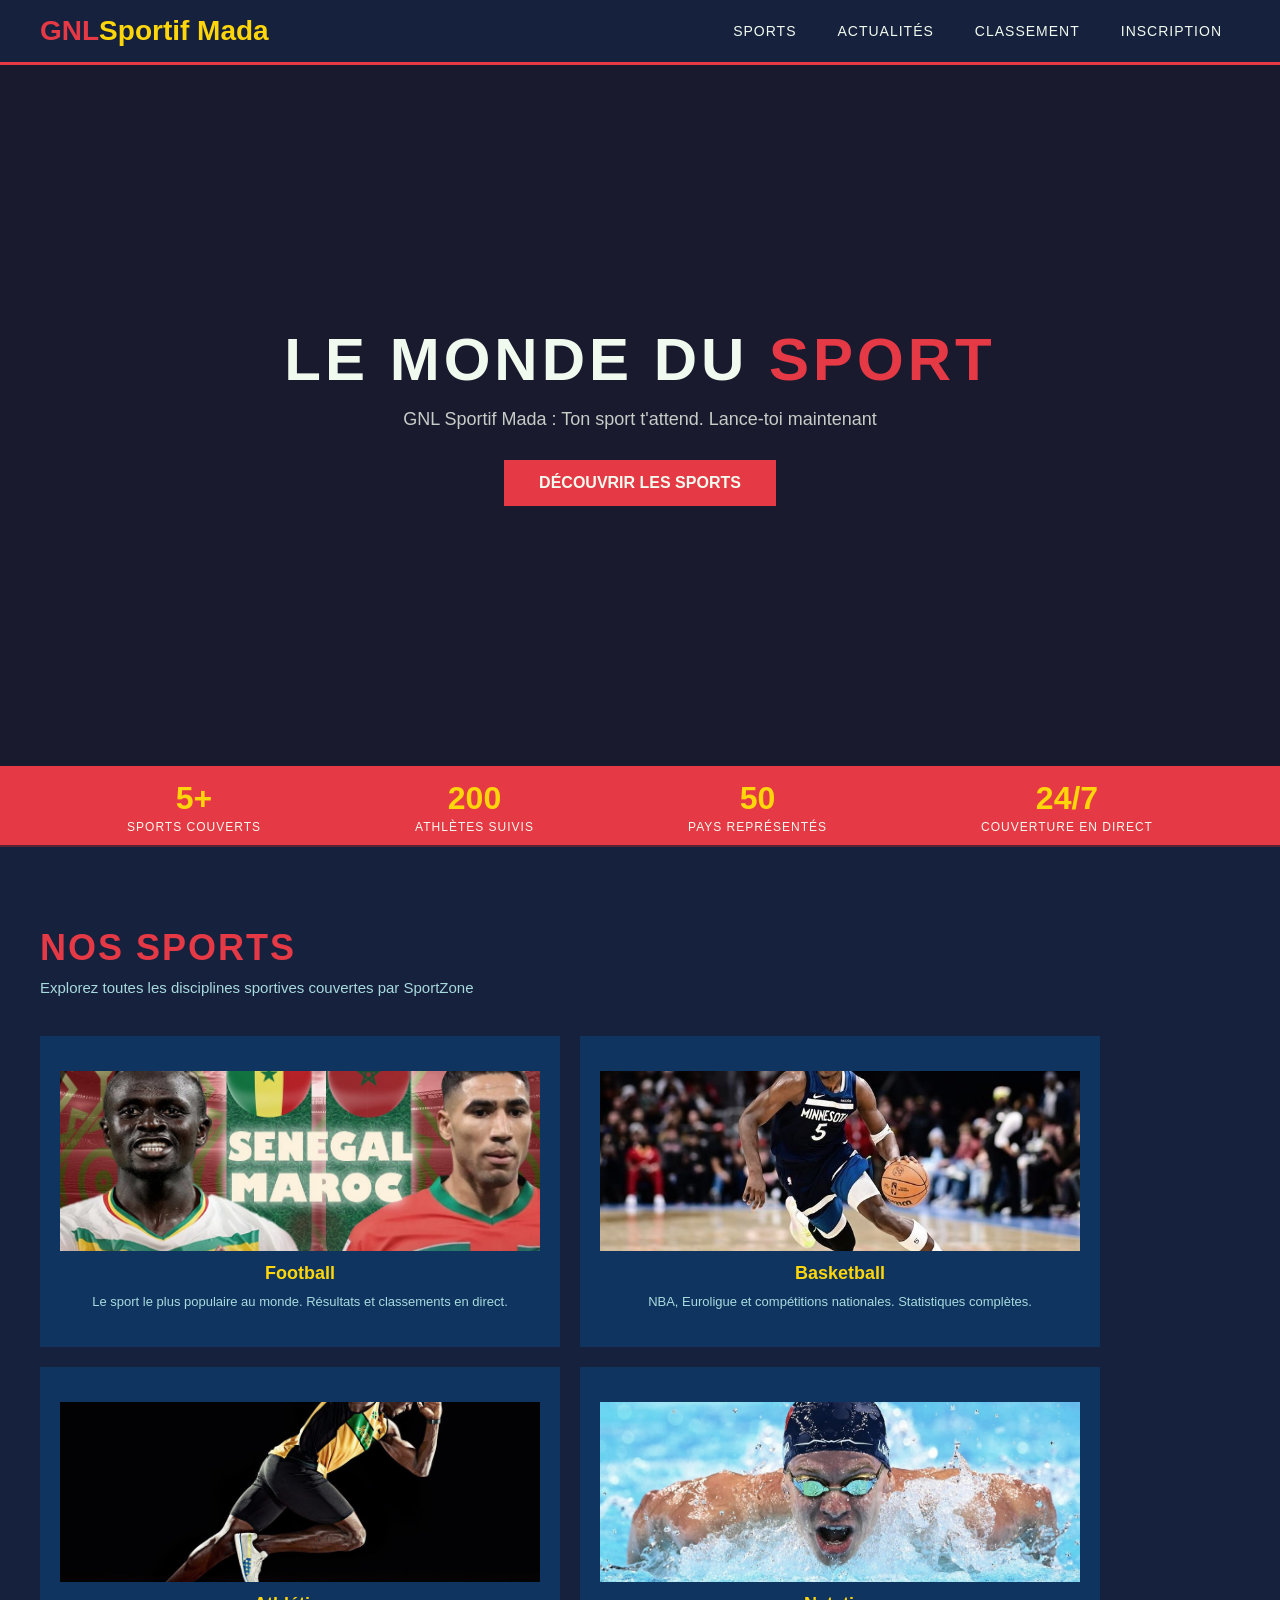
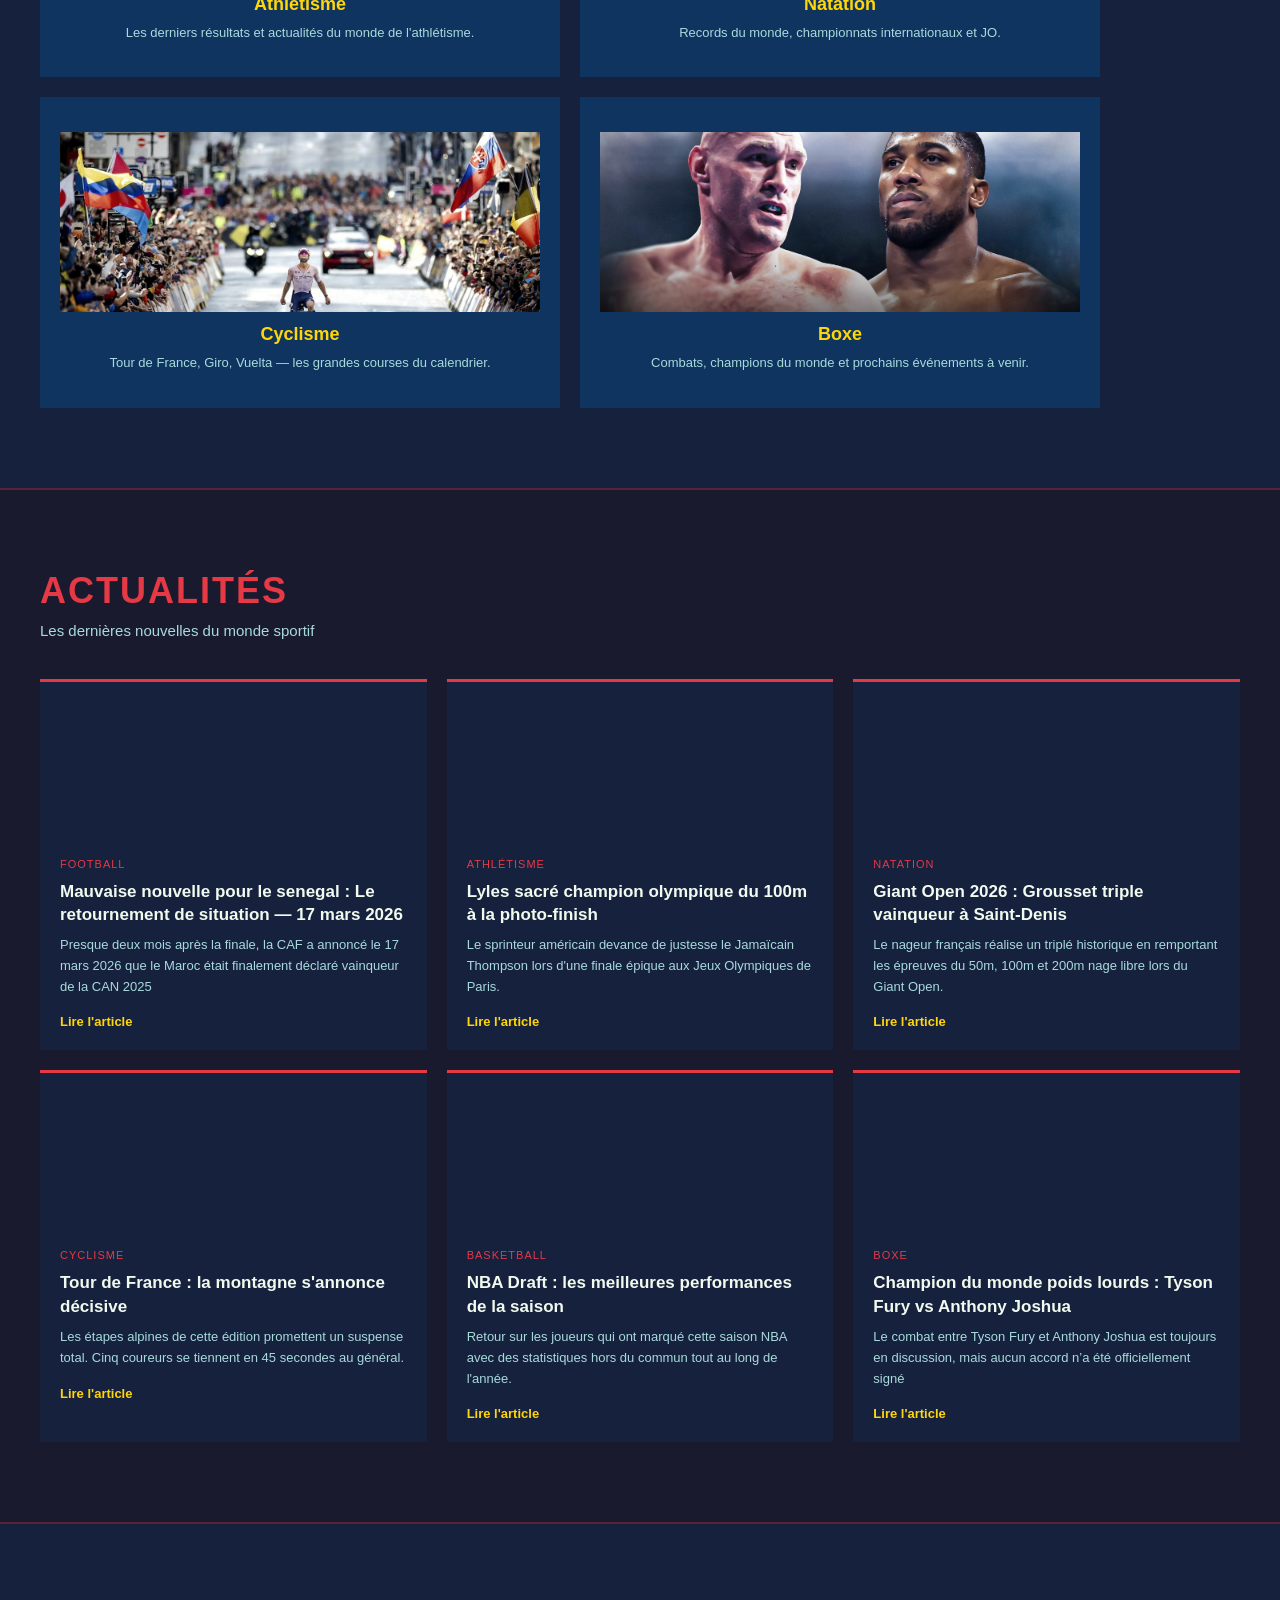
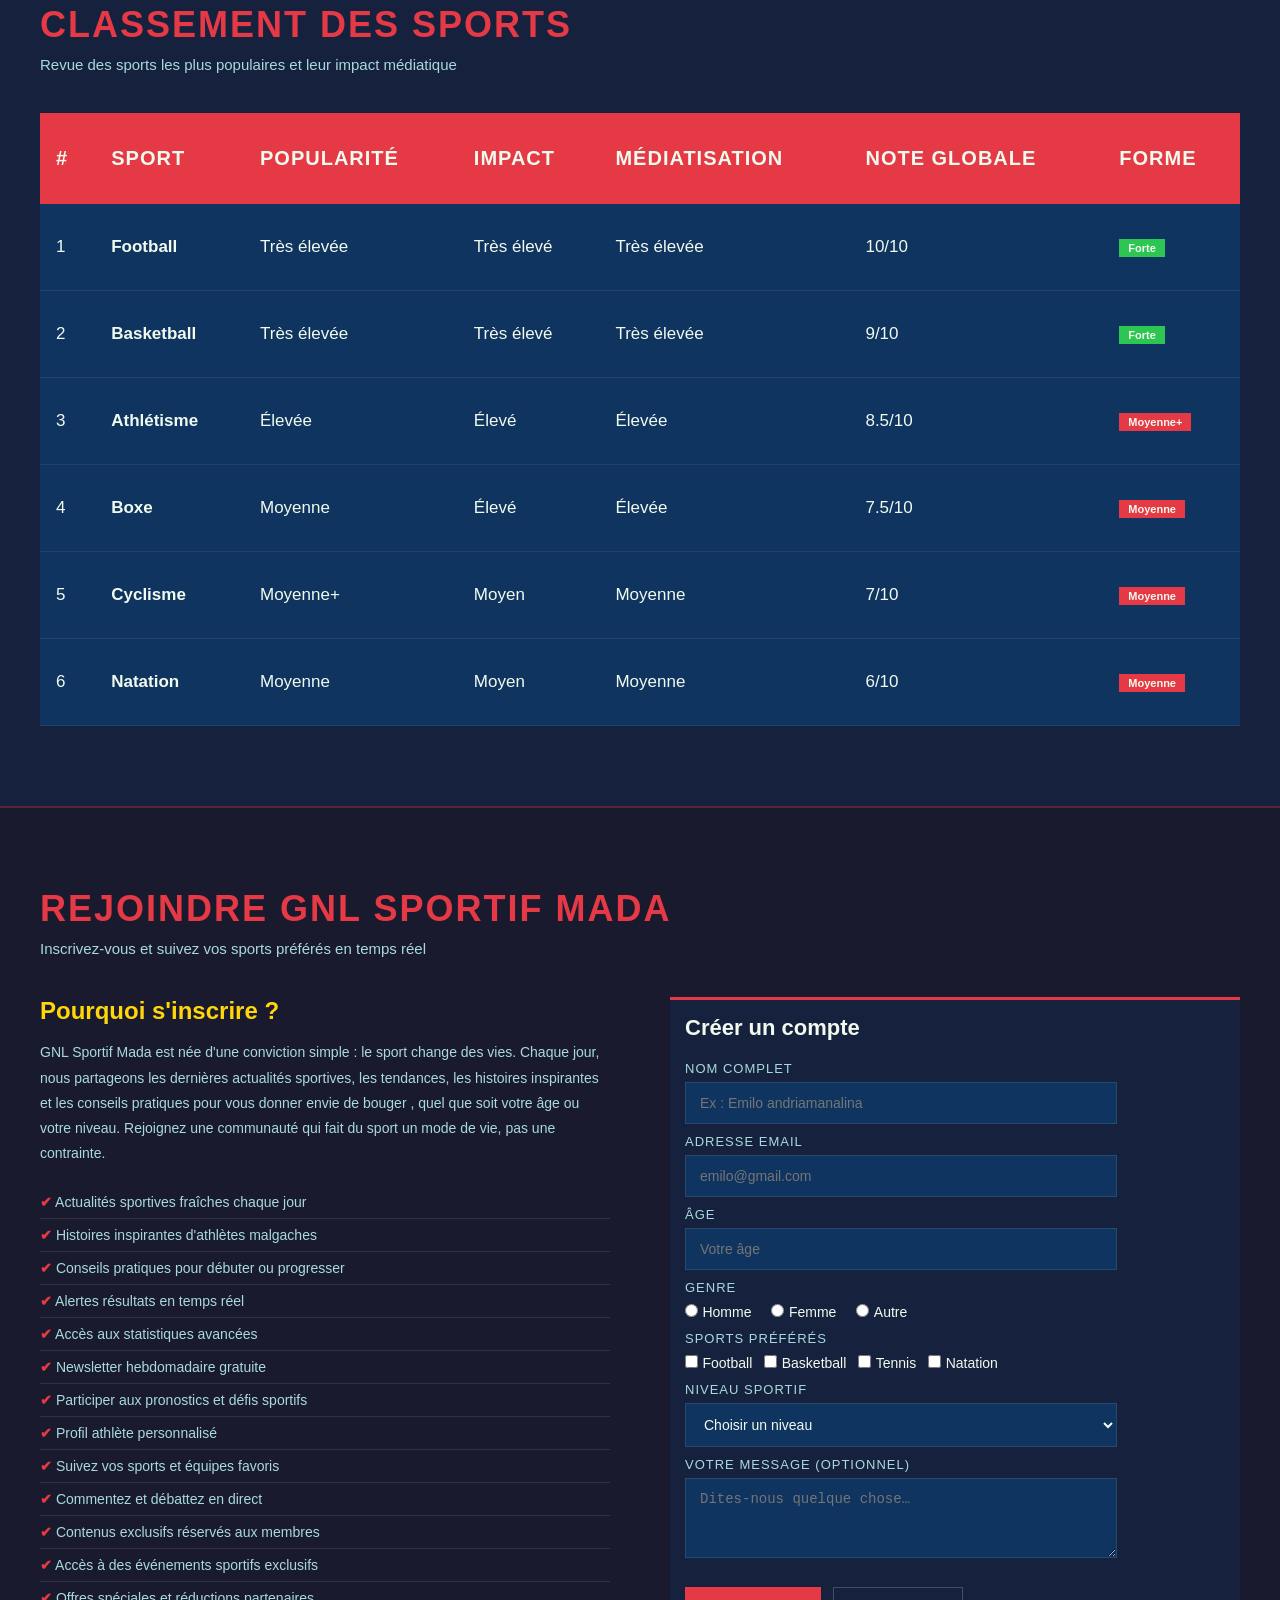
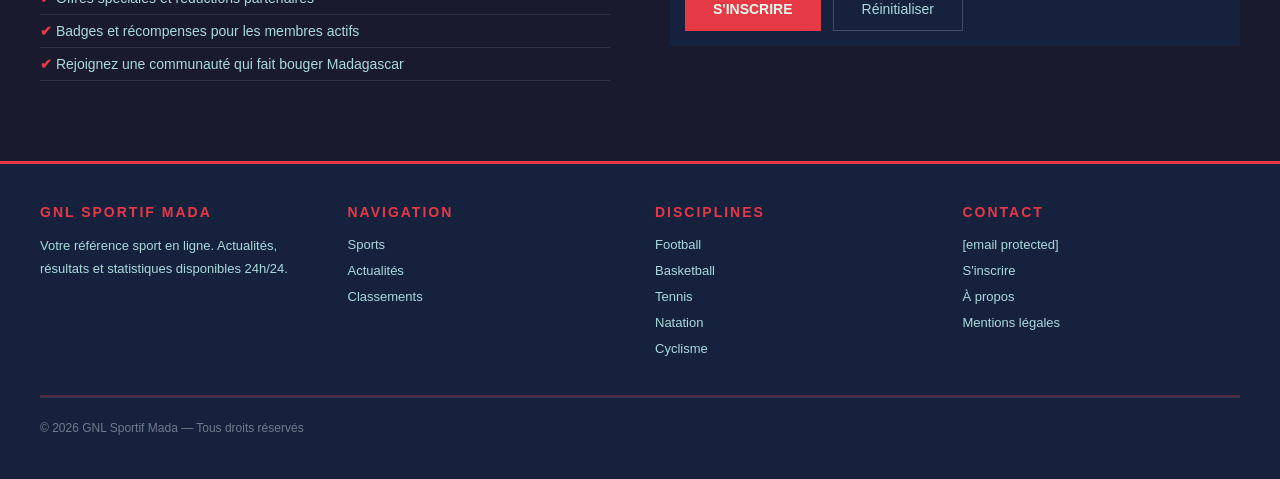
==== index.html @ 0647727e "Update and rename sport.html to index.html" ====
<!DOCTYPE html>
<html lang="fr">

<head>
  <meta charset="UTF-8">
  <meta name="viewport" content="width=device-width, initial-scale=1.0">
  <title>GNL Sportif Mada — Le monde du sport</title>
  <link rel="stylesheet" href="sport.css">
</head>

<body>

  <!-- ====== NAVIGATION ====== -->
  <nav>
    <a href="index.html" class="logo">GNL<span>Sportif Mada</span></a>
    <ul>
      <li><a href="#sports">Sports</a></li>
      <li><a href="#actualites">Actualités</a></li>
      <li><a href="#classement">Classement</a></li>
      <li><a href="#inscription">Inscription</a></li>
    </ul>
  </nav>

  <!-- ====== HERO HEADER ====== -->
  <header>
    <video src="videos/pg-acc1 (online-video-cutter.com).mp4" autoplay loop muted id="bg-video"></video>
    <h1>Le monde du <span>Sport</span></h1>
    <p>GNL Sportif Mada : Ton sport t'attend. Lance-toi maintenant
    </p>
    <a href="#sports">Découvrir les sports</a>
  </header>

  <!-- ====== STATISTIQUES ====== -->
  <div class="stats-bar">
    <div>
      <strong>5+</strong>
      <span>Sports couverts</span>
    </div>
    <div>
      <strong>200</strong>
      <span>Athlètes suivis</span>
    </div>
    <div>
      <strong>50</strong>
      <span>Pays représentés</span>
    </div>
    <div>
      <strong>24/7</strong>
      <span>Couverture en direct</span>
    </div>
  </div>

  <hr>

  <!-- ====== SPORTS ====== -->
  <section class="sports-section" id="sports">
    <h2>Nos sports</h2>
    <p>Explorez toutes les disciplines sportives couvertes par SportZone</p>

    <div class="cards-flex">
      <div class="card">
        <img src="foot.jpg" alt="Joueur de football en action">
        <h3> Football</h3>
        <p>Le sport le plus populaire au monde. Résultats et classements en direct.</p>
      </div>
      <div class="card">
        <img src="basket.jpg" alt="ballon de basketball en plein match">
        <h3> Basketball</h3>
        <p>NBA, Euroligue et compétitions nationales. Statistiques complètes.</p>
      </div>
      <div class="card">
        <img src="athlete.jpg" alt="Athlète en action">
        <h3> Athlétisme</h3>
        <p>Les derniers résultats et actualités du monde de l'athlétisme.</p>
      </div>
      <div class="card">
        <img src="natation.jpg" alt="Nageur en compétition">
        <h3> Natation</h3>
        <p>Records du monde, championnats internationaux et JO.</p>
      </div>
      <div class="card">
        <img src="cyclisme.jpg" alt="Cycliste en course">
        <h3> Cyclisme</h3>
        <p>Tour de France, Giro, Vuelta — les grandes courses du calendrier.</p>
      </div>
      <div class="card">
        <img src="boxe.jpg" alt="Boxeur en action">
        <h3> Boxe</h3>
        <p>Combats, champions du monde et prochains événements à venir.</p>
      </div>
    </div>
  </section>

  <hr>

  <!-- ====== ACTUALITES ====== -->
  <section class="news-section" id="actualites">
    <h2>Actualités</h2>
    <p>Les dernières nouvelles du monde sportif</p>

    <div class="news-grid">
      <div class="news-card">
        <video src="videos/foot.web" autoplay loop muted></video>
        <span>Football</span>
        <h3>Mauvaise nouvelle pour le senegal :  Le retournement de situation — 17 mars 2026</h3>
        <p>
          Presque deux mois après la finale, la CAF a annoncé le 17 mars 2026 que le Maroc était finalement déclaré vainqueur de la CAN 2025
        </p>
        <a href="article-football(1).html" target="_blank">Lire l'article </a>
      </div>
      <div class="news-card">
        <video src="videos/athlete.web" autoplay loop muted></video>
        <span> Athlétisme</span>
        <h3>Lyles sacré champion olympique du 100m à la photo-finish</h3>
        <p>
          Le sprinteur américain devance de justesse le Jamaïcain
          Thompson lors d'une finale épique aux Jeux Olympiques de Paris.
        </p>
        <a href="article-athletisme.html" target="_blank">Lire l'article </a>
      </div>
      <div class="news-card">
        <video src="videos/natation.web" autoplay loop muted></video>
        <span> Natation</span>
        <h3>Giant Open 2026 : Grousset triple vainqueur à Saint-Denis</h3>
        <p>
          Le nageur français réalise un triplé historique en remportant
          les épreuves du 50m, 100m et 200m nage libre lors du Giant Open.
        </p>
        <a href="article-natation.html" target="_blank">Lire l'article </a>
      </div>
      <div class="news-card">
        <video src="videos/cyclisme.web" autoplay loop muted></video>
        <span> Cyclisme</span>
        <h3>Tour de France : la montagne s'annonce décisive</h3>
        <p>
          Les étapes alpines de cette édition promettent un suspense
          total. Cinq coureurs se tiennent en 45 secondes au général.
        </p>
        <a href="article-cyclisme.html" target="_blank">Lire l'article </a>
      </div>
      <div class="news-card">
        <video src="videos/basket.web" autoplay loop muted></video>
        <span>Basketball</span>
        <h3>NBA Draft : les meilleures performances de la saison</h3>
        <p>
          Retour sur les joueurs qui ont marqué cette saison NBA avec
          des statistiques hors du commun tout au long de l'année.
        </p>
        <a href="article-basketball.html" target="_blank">Lire l'article </a>
      </div>
      <div class="news-card">
        <video src="videos/boxe.web" autoplay loop muted></video>
        <span>Boxe</span>
        <h3>Champion du monde poids lourds : Tyson Fury vs Anthony Joshua</h3>
        <p>
         Le combat entre Tyson Fury et Anthony Joshua est toujours en discussion, mais aucun accord n’a été officiellement signé
        </p>
        <a href="article-boxe.html" target="_blank">Lire l'article </a>
      </div>
    </div>
  </section>

  <hr>

  <!-- ====== CLASSEMENT TABLE ====== -->
  <section class="classement-section" id="classement">
    <h2>Classement des Sports</h2>
    <p>Revue des sports les plus populaires et leur impact médiatique</p>

    <table>
      <tr>
        <th>#</th>
        <th>Sport</th>
        <th>POPULARITÉ</th>
        <th>IMPACT</th>
        <th>MÉDIATISATION</th>
        <th>NOTE GLOBALE</th>
        <th>Forme</th>
      </tr>
      <tr>
        <td>1</td>
        <td><strong>Football</strong></td>
        <td>Très élevée</td>
        <td>Très élevé</td>
        <td>Très élevée</td>
        <td>10/10</td>
        <td><span class="badge vert">Forte</span></td>
      </tr>
      <tr>
        <td>2</td>
        <td><strong>Basketball</strong></td>
        <td>Très élevée</td>
        <td>Très élevé</td>
        <td>Très élevée</td>
        <td>9/10</td>
        <td><span class="badge vert">Forte</span></td>
      </tr>
      <tr>
        <td>3</td>
        <td><strong>Athlétisme</strong></td>
        <td>Élevée</td>
        <td>Élevé</td>
        <td>Élevée</td>
        <td>8.5/10</td>
        <td><span class="badge jaune">Moyenne+</span></td>
      </tr>
      <td>4</td>
      <td><strong>Boxe</strong></td>
      <td>Moyenne</td>
      <td>Élevé</td>
      <td>Élevée</td>
      <td>7.5/10</td>
      <td><span class="badge">Moyenne</span></td>
      </tr>
      <tr>
        <td>5</td>
        <td><strong>Cyclisme</strong></td>
        <td>Moyenne+</td>
        <td>Moyen</td>
        <td>Moyenne</td>
        <td>7/10</td>
        <td><span class="badge jaune">Moyenne</span></td>
      </tr>
      <tr>
        <td>6</td>
        <td><strong>Natation</strong></td>
        <td>Moyenne</td>
        <td>Moyen</td>
        <td>Moyenne</td>
        <td>6/10</td>
        <td><span class="badge jaune">Moyenne</span></td>
      </tr>
    </table>
  </section>
  <hr>

  <!-- ====== FORMULAIRE D'INSCRIPTION ====== -->
  <section class="form-section" id="inscription">
    <h2>Rejoindre GNL Sportif Mada</h2>
    <p>Inscrivez-vous et suivez vos sports préférés en temps réel</p>

    <div class="form-wrapper">

      <!-- Infos côté gauche -->
      <div class="form-info">
        <h3>Pourquoi s'inscrire ?</h3>
        <p>
      GNL Sportif Mada est née d'une conviction simple : le sport change des vies.
      Chaque jour, nous partageons les dernières actualités sportives, les tendances,
      les histoires inspirantes et les conseils pratiques pour vous donner envie
      de bouger , quel que soit votre âge ou votre niveau. Rejoignez une communauté
      qui fait du sport un mode de vie, pas une contrainte.
    </p>
    <ul>
      <li><strong>✔</strong> Actualités sportives fraîches chaque jour</li>
      <li><strong>✔</strong> Histoires inspirantes d'athlètes malgaches</li>
      <li><strong>✔</strong> Conseils pratiques pour débuter ou progresser</li>
      <li><strong>✔</strong> Alertes résultats en temps réel</li>
      <li><strong>✔</strong> Accès aux statistiques avancées</li>
      <li><strong>✔</strong> Newsletter hebdomadaire gratuite</li>
      <li><strong>✔</strong> Participer aux pronostics et défis sportifs</li>
      <li><strong>✔</strong> Profil athlète personnalisé</li>
      <li><strong>✔</strong> Suivez vos sports et équipes favoris</li>
      <li><strong>✔</strong> Commentez et débattez en direct</li>
      <li><strong>✔</strong> Contenus exclusifs réservés aux membres</li>
      <li><strong>✔</strong> Accès à des événements sportifs exclusifs</li>
      <li><strong>✔</strong> Offres spéciales et réductions partenaires</li>
      <li><strong>✔</strong> Badges et récompenses pour les membres actifs</li>
      <li><strong>✔</strong> Rejoignez une communauté qui fait bouger Madagascar</li>
    </ul>
      </div>

      <!-- Formulaire côté droit -->
      <form action="https://formspree.io/f/xbddozyj" method="post">
        <h3>Créer un compte</h3>

        <!-- Nom -->
        <label for="nom">Nom complet</label>
        <input type="text" id="nom" name="nom" placeholder="Ex : Emilo andriamanalina" required>

        <!-- Email -->
        <label for="email">Adresse email</label>
        <input type="email" id="email" name="email" placeholder="emilo@gmail.com" required>

        <!-- Âge -->
        <label for="age">Âge</label>
        <input type="number" id="age" name="age" placeholder="Votre âge" min="10" max="100">

        <!-- Genre -->
        <label>Genre</label>
        <div class="radio-group">
          <span>
            <input type="radio" id="homme" name="genre" value="homme">
            <label for="homme">Homme</label>
          </span>
          <span>
            <input type="radio" id="femme" name="genre" value="femme">
            <label for="femme">Femme</label>
          </span>
          <span>
            <input type="radio" id="autre" name="genre" value="autre">
            <label for="autre">Autre</label>
          </span>
        </div>

        <!-- Sports préférés -->
        <label>Sports préférés</label>
        <div class="checkbox-group">
          <span>
            <input type="checkbox" id="foot" name="sport" value="football">
            <label for="foot"> Football</label>
          </span>
          <span>
            <input type="checkbox" id="basket" name="sport" value="basketball">
            <label for="basket">Basketball</label>
          </span>
          <span>
            <input type="checkbox" id="tennis" name="sport" value="tennis">
            <label for="tennis">Tennis</label>
          </span>
          <span>
            <input type="checkbox" id="natation" name="sport" value="natation">
            <label for="natation"> Natation</label>
          </span>
        </div>

        <!-- Niveau -->
        <label for="niveau">Niveau sportif</label>
        <select id="niveau" name="niveau">
          <option value="">Choisir un niveau </option>
          <option value="debutant">Débutant</option>
          <option value="intermediaire">Intermédiaire</option>
          <option value="confirme">Confirmé</option>
          <option value="professionnel">Professionnel</option>
        </select>

        <!-- Message -->
        <label for="message">Votre message (optionnel)</label>
        <textarea id="message" name="message" placeholder="Dites-nous quelque chose…"></textarea>

        <!-- Boutons -->
        <div class="btn-group">
          <button type="submit">S'inscrire</button>
          <button type="reset">Réinitialiser</button>
        </div>
      </form>

    </div>
  </section>

  <!-- ====== FOOTER ====== -->
  <footer>
    <div class="footer-grid">

      <div>
        <h4>GNL Sportif Mada</h4>
        <p>Votre référence sport en ligne. Actualités, résultats et statistiques disponibles 24h/24.</p>
      </div>

      <div>
        <h4>Navigation</h4>
        <ul>
          <li><a href="#sports">Sports</a></li>
          <li><a href="#actualites">Actualités</a></li>
          <li><a href="#classement">Classements</a></li>
        </ul>
      </div>

      <div>
        <h4>Disciplines</h4>
        <ul>
          <li><a href="#">Football</a></li>
          <li><a href="#">Basketball</a></li>
          <li><a href="#">Tennis</a></li>
          <li><a href="#">Natation</a></li>
          <li><a href="#">Cyclisme</a></li>
        </ul>
      </div>

      <div>
        <h4>Contact</h4>
        <ul>
          <li><a href="/cdn-cgi/l/email-protection#5a3935342e3b392e1a292a35282e2035343f74393537"><span
                class="__cf_email__"
                data-cfemail="97f4f8f9e3f6f4e3d7e4e7f8e5e3edf8f9f2b9f4f8fa">[email&#160;protected]</span></a></li>
          <li><a href="#inscription">S'inscrire</a></li>
          <li><a href="#" target="_blank">À propos</a></li>
          <li><a href="#" target="_blank">Mentions légales</a></li>
        </ul>
      </div>

    </div>

    <hr>

    <div class="footer-bottom">
      <p>&copy; 2026 GNL Sportif Mada — Tous droits réservés</p>
      <p>
---- sport.css ----
/* ===== VARIABLES CSS ===== */
    :root {
        --rouge: #e63946;
        --rouge-fonce: #c1121f;
        --noir: #1a1a2e;
        --gris-fonce: #16213e;
        --gris: #0f3460;
        --blanc: #f1faee;
        --jaune: #ffd60a;
        --vert: #2dc653;
        --texte-clair: #a8dadc;
        --ombre: 0 4px 15px rgba(0, 0, 0, 0.3);
    }

    /* ===== RESET & BASE ===== */
    * {
        margin: 0;
        padding: 0;
        box-sizing: border-box;
    }

    body {
        font-family: Arial, sans-serif;
        background-color: var(--noir);
        color: var(--blanc);
    }

    /* ===== NAVIGATION ===== */
    nav {
        background-color: var(--gris-fonce);
        border-bottom: 3px solid var(--rouge);
        padding: 0 40px;
        display: flex;
        align-items: center;
        justify-content: space-between;
        position: sticky;
        top: 0;
        z-index: 100;
    }

    nav .logo {
        font-size: 28px;
        font-weight: bold;
        color: var(--rouge);
        padding: 15px 0;
        text-decoration: none;
    }

    nav .logo span {
        color: var(--jaune);
    }

    nav ul {
        list-style: none;
        display: flex;
        gap: 5px;
    }

    nav ul li a {
        text-decoration: none;
        color: var(--blanc);
        padding: 10px 18px;
        display: inline-block;
        font-size: 14px;
        text-transform: uppercase;
        letter-spacing: 1px;
        transition: background-color 0.3s, color 0.3s;
    }

    nav ul li a:hover {
        background-color: var(--rouge);
        color: var(--blanc);
    }

    /* ===== HERO HEADER ===== */
    /*
    header {
        background-image: url(images/all.png);
        background-size: cover;
        background-position: center;
        background-repeat: no-repeat;
        padding: 260px 0px;
        text-align: center;
        border-bottom: 4px solid var(--rouge);
        position: relative;
    }    
    */
    header {
        padding: 260px 0px;
        text-align: center;
        border-bottom: 4px solid var(--rouge);
        position: relative;
        overflow: hidden;
    }

    #bg-video {
        position: fixed;
        top: 0;
        left: 0;
        min-width: 100%;
        min-height: 100%;
        object-fit: cover;
        z-index: -1;
        filter: brightness(60%);

    }

    header h1 {
        font-size: 60px;
        color: var(--blanc);
        text-transform: uppercase;
        letter-spacing: 4px;
        text-align: center;
    }

    header h1 span {
        color: var(--rouge);
    }

    header p {
        font-size: 18px;
        color: var(--blanc);
        opacity: 80%;
        margin-top: 15px;
        text-align: center;
        margin-bottom: 30px;
    }

    header a {
        position: relative;
        text-decoration: none;
        background-color: var(--rouge);
        color: var(--blanc);
        padding: 14px 35px;
        font-size: 16px;
        font-weight: bold;
        text-transform: uppercase;
        display: inline-block;
        transition: background-color 0.3s, transform 0.3s;
    }

    header a:hover {
        background-color: var(--rouge-fonce);
        transform: scale(1.05);
    }

    /* ===== STATS BAR ===== */
    .stats-bar {
        background-color: var(--rouge);
        display: flex;
        justify-content: space-around;
        padding: 10px 50px;
    }

    .stats-bar div {
        text-align: center;
    }

    .stats-bar div strong {
        display: block;
        font-size: 32px;
        color: var(--jaune);
    }

    .stats-bar div span {
        font-size: 12px;
        text-transform: uppercase;
        letter-spacing: 1px;
    }

    /* ===== SECTIONS ===== */
    section {
        padding: 80px 40px;
    }

    section h2 {
        font-size: 36px;
        text-transform: uppercase;
        color: var(--rouge);
        margin-bottom: 10px;
        letter-spacing: 2px;
    }

    section>p {
        color: var(--texte-clair);
        margin-bottom: 40px;
        font-size: 15px;
    }

    /* ===== SPORTS CARDS (Flexbox) ===== */
    .sports-section {
        background-color: var(--gris-fonce);
        padding: auto;
    }

    .cards-flex {
        display: flex;
        flex-wrap: wrap;
        gap: 20px;
    }

    .card {
        background-color: var(--gris);
        width: 520px;
        padding: 35px 20px;
        text-align: center;
        transition: transform 0.3s, background-color 0.3s;
    }

    .card:hover {
        transform: translateY(-8px);
        background-color: var(--rouge);
    }

    .card img {
        width: 100%;
        height: 180px;
        object-fit: cover;
        display: block;
        margin-bottom: 12px;
        filter: grayscale(20%);
        transition: filter 0.3s;
    }

    .card:hover img {
        filter: grayscale(0%);
    }

    .card .emoji {
        font-size: 48px;
        display: block;
        margin-bottom: 12px;
    }

    .card h3 {
        font-size: 18px;
        color: var(--jaune);
        margin-bottom: 8px;
    }

    .card p {
        font-size: 13px;
        color: var(--texte-clair);
        line-height: 1.5;
    }

    /* ===== ACTUALITES (Grid) ===== */
    .news-section {
        background-color: var(--noir);
    }

    .news-grid {
        display: grid;
        grid-template-columns: repeat(3, 1fr);
        gap: 20px;
    }

    .news-card video {
        width: 100%;
        height: 140px;
        object-fit: cover;
        display: block;
        margin-bottom: 12px;
        transition: transform 0.3s;
    }

    .news-card:hover img {
        transform: scale(1.03);
    }

    .news-card {
        overflow: hidden;
        background-color: var(--gris-fonce);
        border-top: 3px solid var(--rouge);
        padding: 20px;
        transition: border-color 0.3s, transform 0.3s;
    }

    .news-card:hover {
        border-color: var(--jaune);
        transform: translateY(-4px);
    }

    .news-card span {
        font-size: 11px;
        color: var(--rouge);
        text-transform: uppercase;
        letter-spacing: 1px;
    }

    .news-card h3 {
        font-size: 17px;
        color: var(--blanc);
        margin: 8px 0;
        line-height: 1.4;
    }

    .news-card p {
        font-size: 13px;
        color: var(--texte-clair);
        line-height: 1.6;
        margin-bottom: 15px;
    }

    .news-card a {
        text-decoration: none;
        color: var(--jaune);
        font-size: 13px;
        font-weight: bold;
        transition: color 0.3s;
    }

    .news-card a:hover {
        color: var(--rouge);
    }

    /* ===== CLASSEMENT TABLE ===== */
    .classement-section {
        background-color: var(--gris-fonce);
    }

    table {
        width: 100%;
        border-collapse: collapse;
        margin-top: 20px;
    }

    table th {
        background-color: var(--rouge);
        color: var(--blanc);
        padding: 34px 16px;
        text-align: left;
        font-size: 20px;
        text-transform: uppercase;
        letter-spacing: 1px;
    }

    table td {
        padding: 33px 16px;
        font-size: 17px;
        border-bottom: 1px solid rgba(255, 255, 255, 0.07);
    }

    table tr {
        background-color: var(--gris);
        transition: background-color 0.3s;
    }

    table tr:hover {
        background-color: rgba(230, 57, 70, 0.2);
    }

    table tr:first-child td {
        color: var(--jaune);
        font-weight: bold;
    }

    .badge {
        background-color: var(--rouge);
        color: var(--blanc);
        padding: 3px 9px;
        font-size: 11px;
        font-weight: bold;
    }

    .badge.vert {
        background-color: var(--vert);
    }

    /* ===== FORMULAIRE ===== */
    .form-section {
        background-color: var(--noir);
    }

    .form-wrapper {
        display: grid;
        grid-template-columns: 1fr 1fr;
        gap: 60px;
        align-items: start;
    }

    .form-info h3 {
        font-size: 24px;
        color: var(--jaune);
        margin-bottom: 15px;
    }

    .form-info p {
        color: var(--texte-clair);
        line-height: 1.8;
        margin-bottom: 20px;
        font-size: 14px;
    }

    .form-info ul {
        list-style: none;
        padding: 0;
    }

    .form-info ul li {
        color: var(--texte-clair);
        padding: 8px 0;
        font-size: 14px;
        border-bottom: 1px solid rgba(255, 255, 255, 0.1);
    }

    .form-info ul li strong {
        color: var(--rouge);
    }

    form {
        background-color: var(--gris-fonce);
        padding: 15px;
        border-top: 3px solid var(--rouge);
    }

    form h3 {
        font-size: 22px;
        color: var(--blanc);
        margin-bottom: 20px;
    }

    label {
        display: block;
        font-size: 13px;
        color: var(--texte-clair);
        text-transform: uppercase;
        letter-spacing: 1px;
        margin-bottom: 6px;
        margin-top: 10px;
    }

    input[type="text"],
    input[type="email"],
    input[type="number"],
    select,
    textarea {
        width: 80%;
        padding: 12px 14px;
        background-color: var(--gris);
        border: 1px solid rgba(255, 255, 255, 0.1);
        color: var(--blanc);
        font-size: 14px;
        transition: border-color 0.3s;
    }

    input[type="text"]:focus,
    input[type="email"]:focus,
    select:focus,
    textarea:focus {
        outline: none;
        border-color: var(--rouge);
    }

    textarea {
        height: 80px;
        resize: vertical;
    }

    .radio-group {
        display: flex;
        gap: 20px;
        margin-top: 8px;
    }

    .radio-group label {
        display: inline;
        text-transform: none;
        letter-spacing: 0;
        font-size: 14px;
        color: var(--blanc);
        margin: 0;
    }

    .checkbox-group {
        display: flex;
        flex-wrap: wrap;
        gap: 12px;
        margin-top: 8px;
    }

    .checkbox-group label {
        display: inline;
        text-transform: none;
        letter-spacing: 0;
        font-size: 14px;
        color: var(--blanc);
        margin: 0;
    }

    .btn-group {
        display: flex;
        gap: 12px;
        margin-top: 25px;
    }

    button[type="submit"] {
        background-color: var(--rouge);
        color: var(--blanc);
        border: none;
        padding: 13px 28px;
        font-size: 14px;
        font-weight: bold;
        text-transform: uppercase;
        cursor: pointer;
        transition: background-color 0.3s, transform 0.3s;
    }

    button[type="submit"]:hover {
        background-color: var(--rouge-fonce);
        transform: scale(1.03);
    }

    button[type="reset"] {
        background-color: transparent;
        color: var(--texte-clair);
        border: 1px solid rgba(255, 255, 255, 0.2);
        padding: 13px 28px;
        font-size: 14px;
        cursor: pointer;
        transition: border-color 0.3s, color 0.3s;
    }

    button[type="reset"]:hover {
        border-color: var(--rouge);
        color: var(--rouge);
    }

    /* ===== FOOTER ===== */
    footer {
        background-color: var(--gris-fonce);
        border-top: 3px solid var(--rouge);
        padding: 40px;
    }

    .footer-grid {
        display: grid;
        grid-template-columns: repeat(4, 1fr);
        gap: 30px;
        margin-bottom: 30px;
    }

    footer h4 {
        color: var(--rouge);
        font-size: 14px;
        text-transform: uppercase;
        letter-spacing: 2px;
        margin-bottom: 15px;
    }

    footer ul {
        list-style: none;
    }

    footer ul li {
        margin-bottom: 8px;
    }

    footer ul li a {
        text-decoration: none;
        color: var(--texte-clair);
        font-size: 13px;
        transition: color 0.3s;
    }

    footer ul li a:hover {
        color: var(--rouge);
    }

    footer p {
        color: var(--texte-clair);
        font-size: 13px;
        line-height: 1.7;
    }

    .footer-bottom {
        border-top: 1px solid rgba(255, 255, 255, 0.1);
        padding-top: 20px;
        display: flex;
        justify-content: space-between;
        align-items: center;
    }

    .footer-bottom p {
        font-size: 12px;
        color: rgba(255, 255, 255, 0.4);
    }

    /* ===== SEPARATEUR ===== */
    hr {
        border: none;
        border-top: 2px solid var(--rouge);
        margin: 0;
        opacity: 0.3;
    }

    /* ===== RESPONSIVE ===== */
    @media (max-width: 768px) {
        nav {
            flex-direction: column;
            padding: 15px 20px;
        }

        nav ul {
            flex-wrap: wrap;
            justify-content: center;
            margin-top: 10px;
        }

        header {
            padding: 50px 20px;
        }

        header h1 {
            font-size: 36px;
        }

        .stats-bar {
            flex-direction: column;
            gap: 15px;
            align-items: center;
        }

        section {
            padding: 40px 20px;
        }

        .cards-flex {
            justify-content: center;
        }

        .news-grid {
            grid-template-columns: 1fr;
        }

        .form-wrapper {
            grid-template-columns: 1fr;
        }

        .footer-grid {
            grid-template-columns: repeat(2, 1fr);
        }

        .footer-bottom {
            flex-direction: column;
            gap: 10px;
            text-align: center;
        }

        img {
            max-width: 100%;
            height: auto;
        }
    }

    @media (max-width: 480px) {
        header h1 {
            font-size: 28px;
        }

        .footer-grid {
            grid-template-columns: 1fr;
        }

        .video-container div {
            width: 100%;
        }
    }
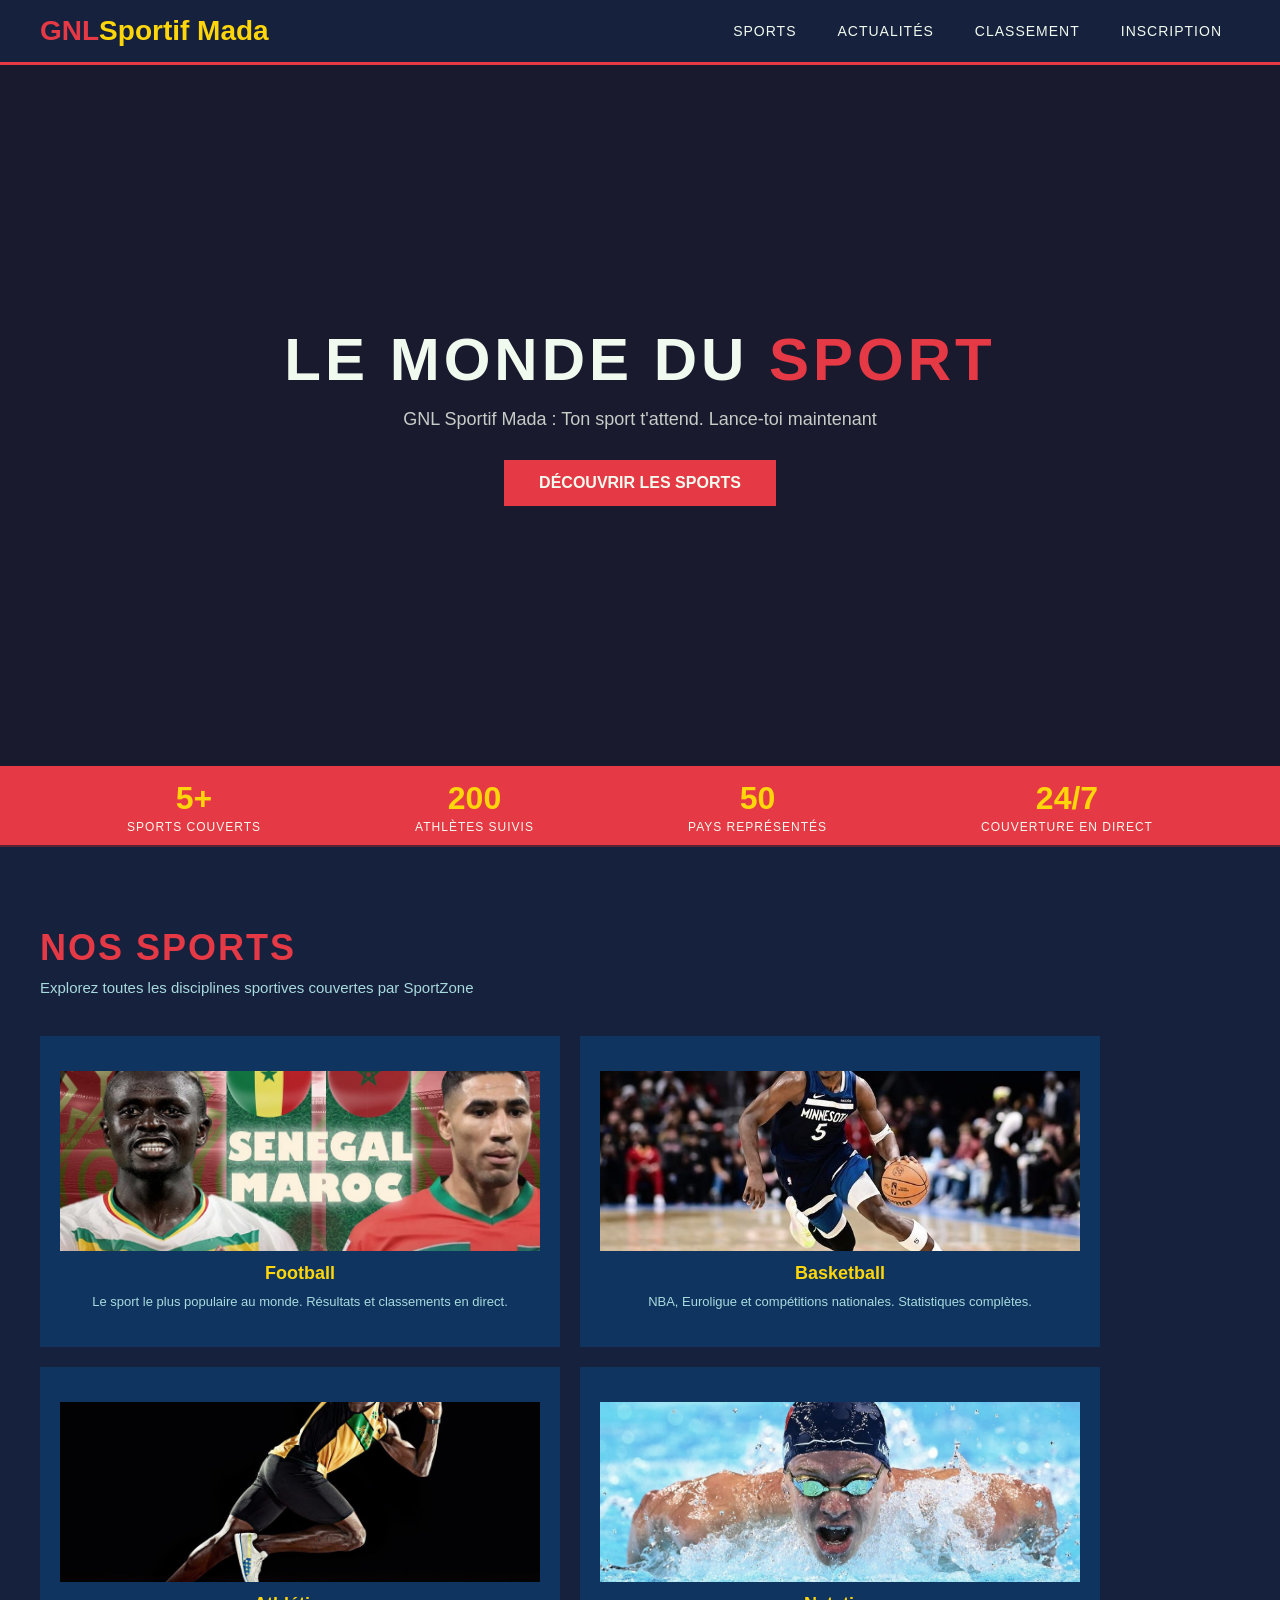
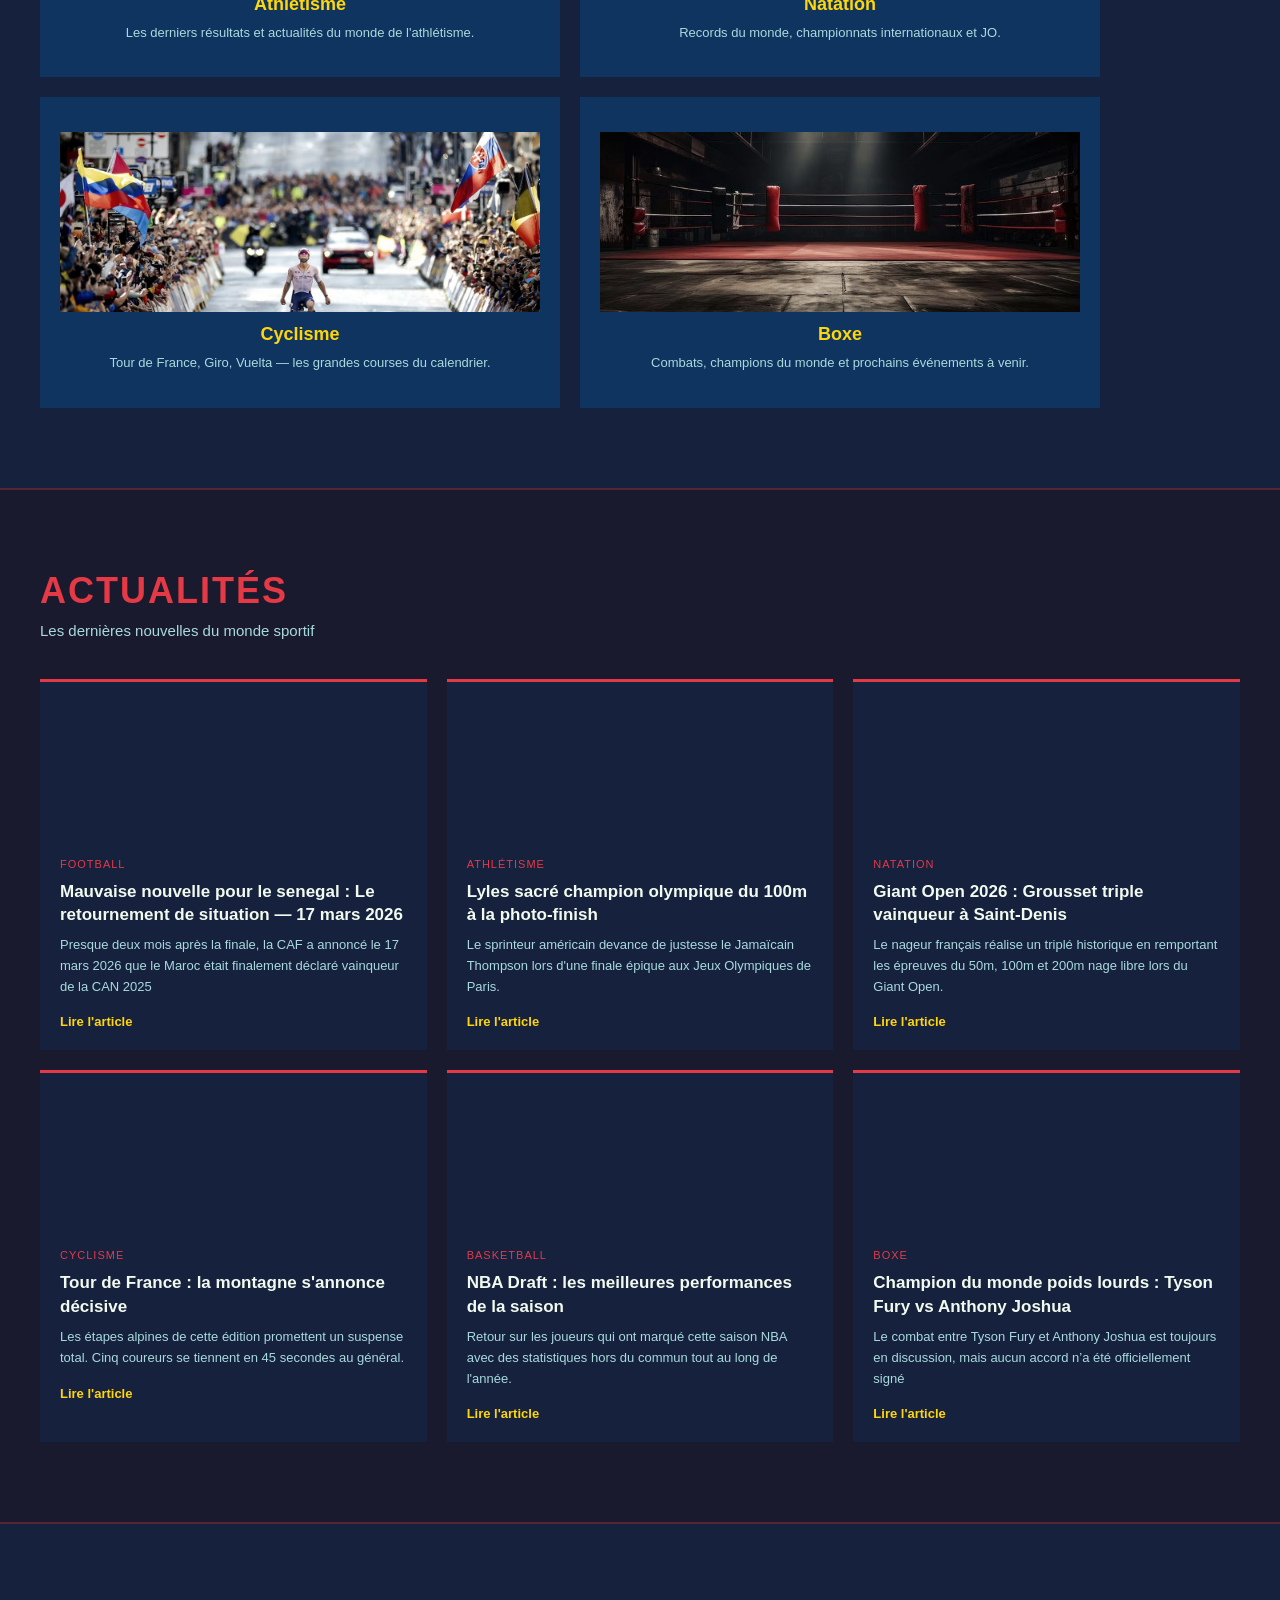
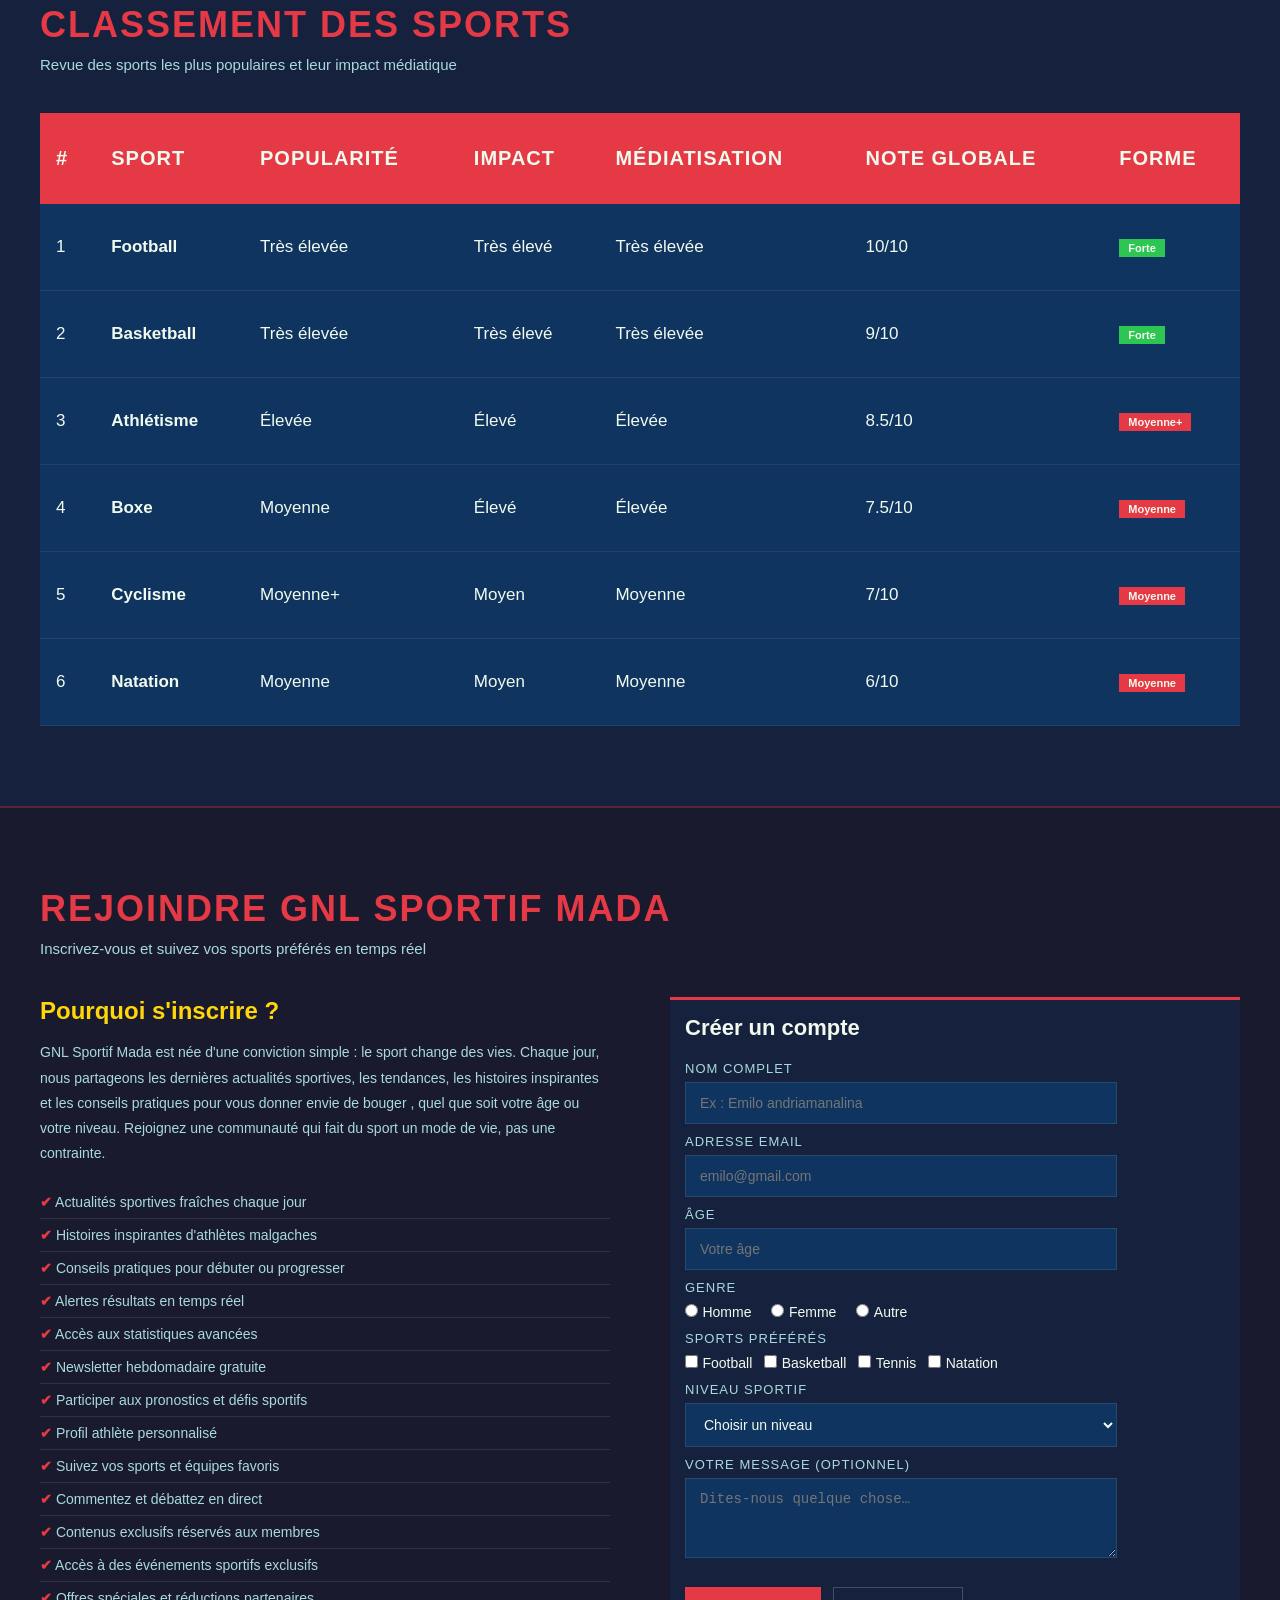
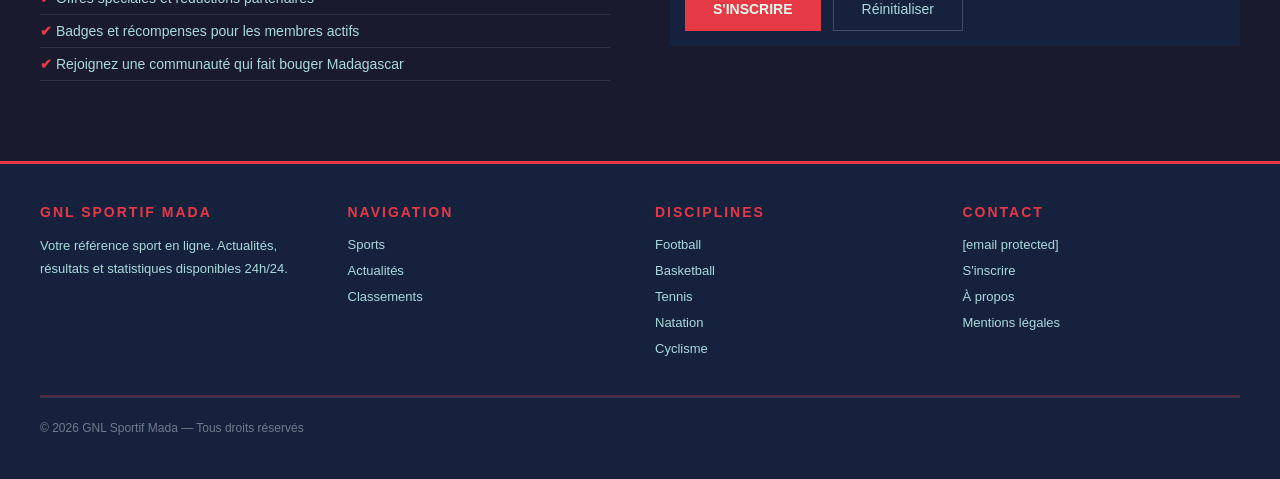
==== commit 2ec81468: "Update index.html" ====
--- a/index.html
+++ b/index.html
@@ -23,7 +23,7 @@
 
   <!-- ====== HERO HEADER ====== -->
   <header>
-    <video src="videos/pg-acc1 (online-video-cutter.com).mp4" autoplay loop muted id="bg-video"></video>
+    <video src="pg-acc.webm" autoplay loop muted id="bg-video"></video>
     <h1>Le monde du <span>Sport</span></h1>
     <p>GNL Sportif Mada : Ton sport t'attend. Lance-toi maintenant
     </p>
@@ -84,7 +84,7 @@
         <p>Tour de France, Giro, Vuelta — les grandes courses du calendrier.</p>
       </div>
       <div class="card">
-        <img src="boxe.jpg" alt="Boxeur en action">
+        <img src="boxe1.jpg" alt="Boxeur en action">
         <h3> Boxe</h3>
         <p>Combats, champions du monde et prochains événements à venir.</p>
       </div>
